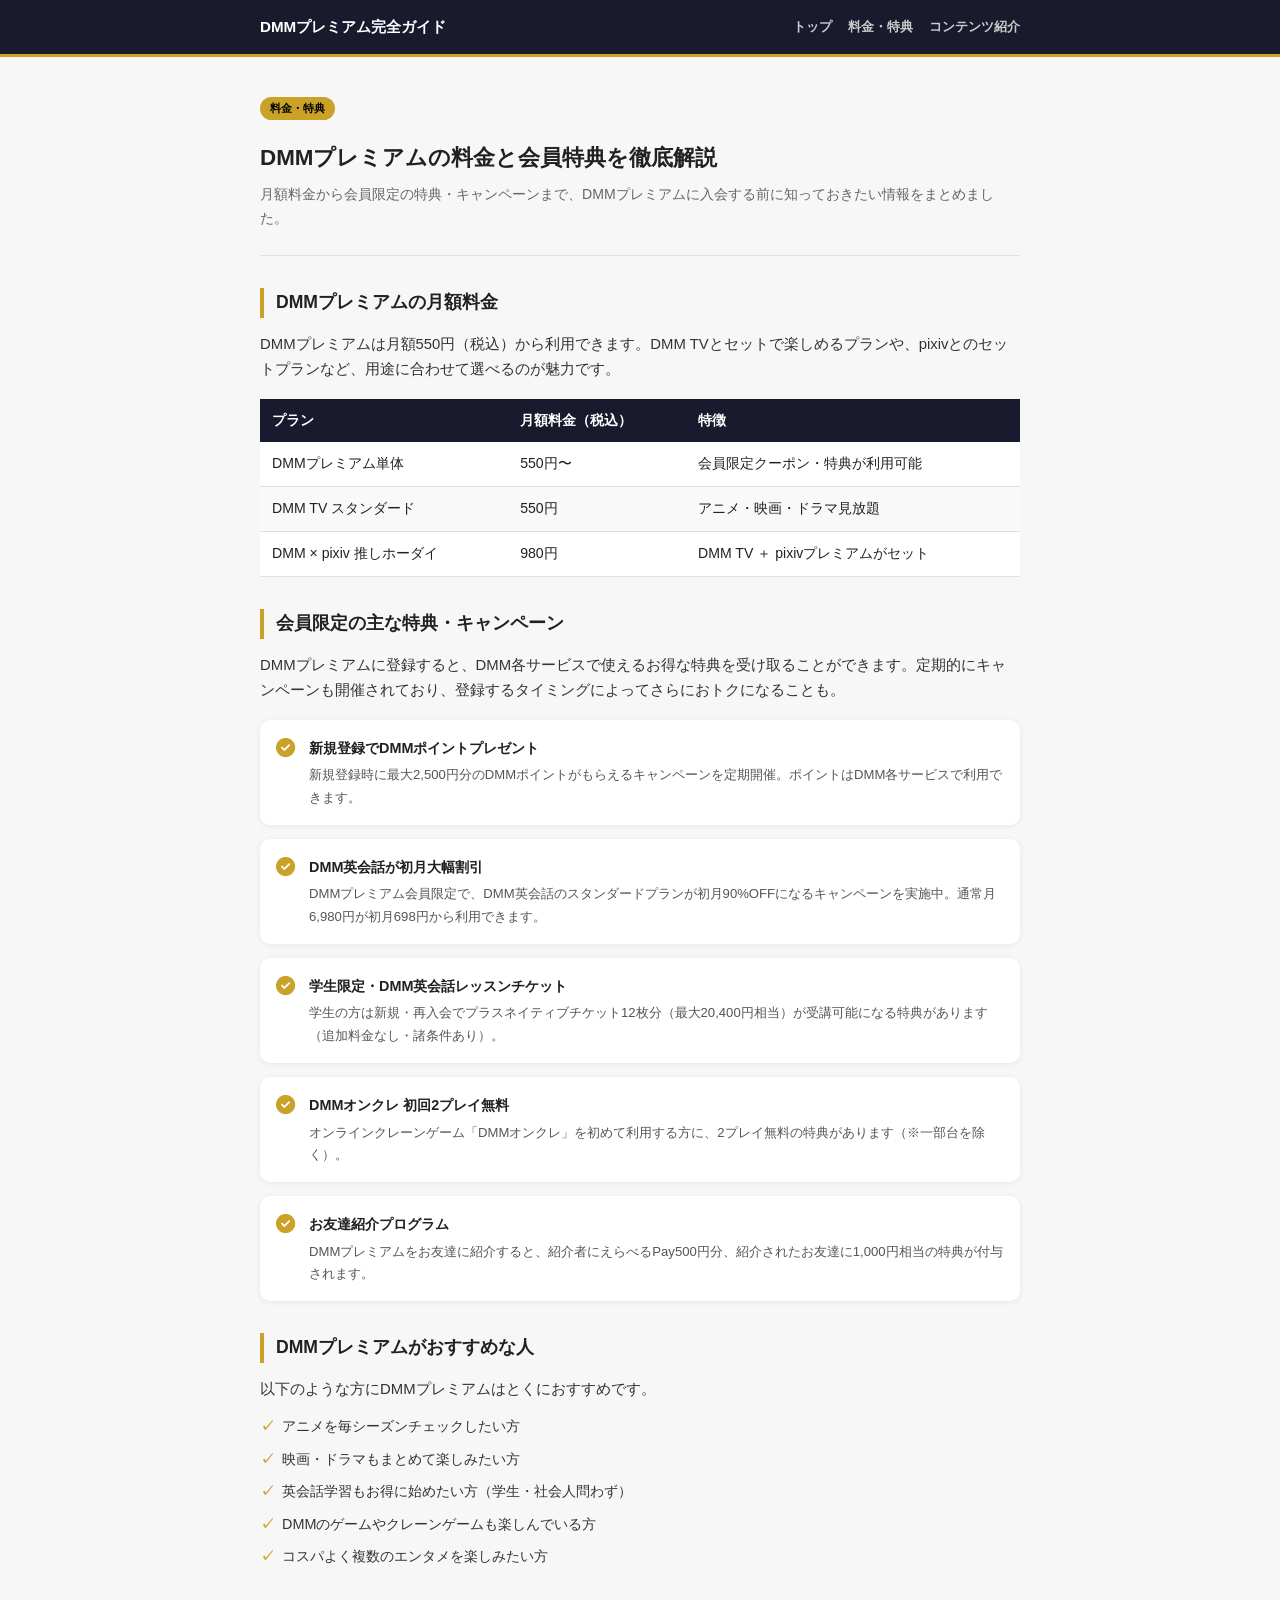
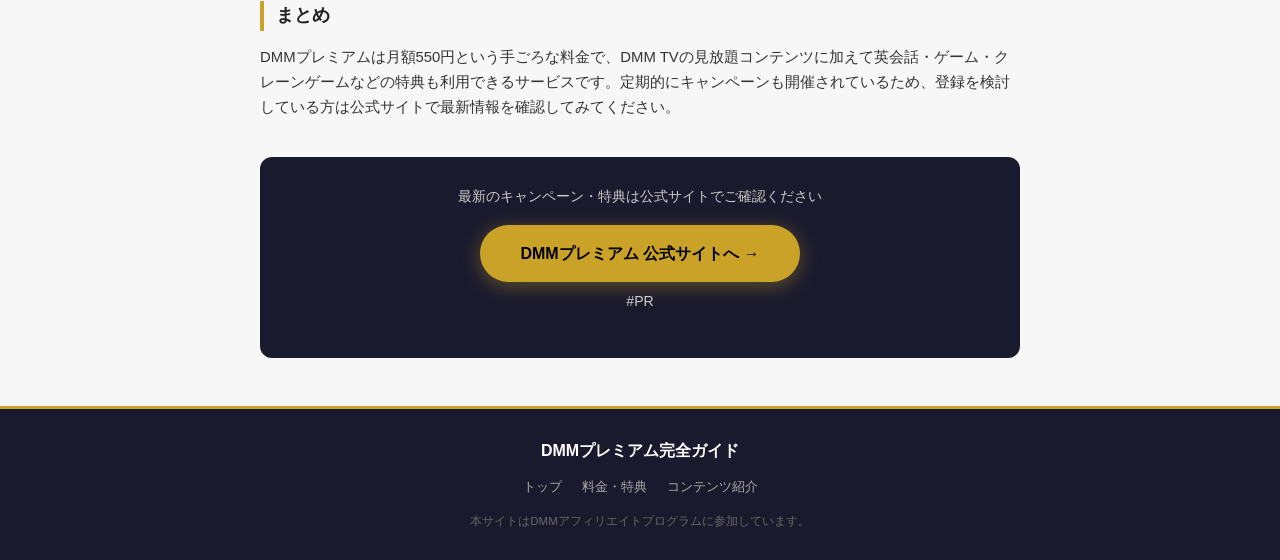
==== article1.html @ d1fa7a8d "Rebuild: multi-page site with 2 articles for DMM affiliate reapplication" ====
<!DOCTYPE html>
<html lang="ja">
<head>
  <meta charset="UTF-8" />
  <meta name="viewport" content="width=device-width, initial-scale=1.0" />
  <title>DMMプレミアムの料金と会員特典を徹底解説｜DMMプレミアム完全ガイド</title>
  <meta name="description" content="DMMプレミアムの月額料金・無料期間・会員限定特典をわかりやすく解説。英会話割引やポイントプレゼントなど、入会前に知っておきたい情報をまとめました。">
  <link rel="stylesheet" href="https://cdnjs.cloudflare.com/ajax/libs/font-awesome/6.5.0/css/all.min.css" />
  <link rel="stylesheet" href="style.css" />
</head>
<body>

<header>
  <div class="header-inner">
    <div class="site-name">DMMプレミアム完全ガイド</div>
    <nav>
      <a href="index.html">トップ</a>
      <a href="article1.html">料金・特典</a>
      <a href="article2.html">コンテンツ紹介</a>
    </nav>
  </div>
</header>

<div class="article-wrap">
  <div class="article-header">
    <span class="article-cat">料金・特典</span>
    <h1>DMMプレミアムの料金と会員特典を徹底解説</h1>
    <p class="article-desc">月額料金から会員限定の特典・キャンペーンまで、DMMプレミアムに入会する前に知っておきたい情報をまとめました。</p>
  </div>

  <div class="article-body">

    <h2>DMMプレミアムの月額料金</h2>
    <p>DMMプレミアムは月額550円（税込）から利用できます。DMM TVとセットで楽しめるプランや、pixivとのセットプランなど、用途に合わせて選べるのが魅力です。</p>

    <div class="info-table">
      <table>
        <thead>
          <tr><th>プラン</th><th>月額料金（税込）</th><th>特徴</th></tr>
        </thead>
        <tbody>
          <tr><td>DMMプレミアム単体</td><td>550円〜</td><td>会員限定クーポン・特典が利用可能</td></tr>
          <tr><td>DMM TV スタンダード</td><td>550円</td><td>アニメ・映画・ドラマ見放題</td></tr>
          <tr><td>DMM × pixiv 推しホーダイ</td><td>980円</td><td>DMM TV ＋ pixivプレミアムがセット</td></tr>
        </tbody>
      </table>
    </div>

    <h2>会員限定の主な特典・キャンペーン</h2>
    <p>DMMプレミアムに登録すると、DMM各サービスで使えるお得な特典を受け取ることができます。定期的にキャンペーンも開催されており、登録するタイミングによってさらにおトクになることも。</p>

    <div class="benefit-list">
      <div class="benefit-item">
        <i class="fa-solid fa-circle-check"></i>
        <div>
          <h3>新規登録でDMMポイントプレゼント</h3>
          <p>新規登録時に最大2,500円分のDMMポイントがもらえるキャンペーンを定期開催。ポイントはDMM各サービスで利用できます。</p>
        </div>
      </div>
      <div class="benefit-item">
        <i class="fa-solid fa-circle-check"></i>
        <div>
          <h3>DMM英会話が初月大幅割引</h3>
          <p>DMMプレミアム会員限定で、DMM英会話のスタンダードプランが初月90%OFFになるキャンペーンを実施中。通常月6,980円が初月698円から利用できます。</p>
        </div>
      </div>
      <div class="benefit-item">
        <i class="fa-solid fa-circle-check"></i>
        <div>
          <h3>学生限定・DMM英会話レッスンチケット</h3>
          <p>学生の方は新規・再入会でプラスネイティブチケット12枚分（最大20,400円相当）が受講可能になる特典があります（追加料金なし・諸条件あり）。</p>
        </div>
      </div>
      <div class="benefit-item">
        <i class="fa-solid fa-circle-check"></i>
        <div>
          <h3>DMMオンクレ 初回2プレイ無料</h3>
          <p>オンラインクレーンゲーム「DMMオンクレ」を初めて利用する方に、2プレイ無料の特典があります（※一部台を除く）。</p>
        </div>
      </div>
      <div class="benefit-item">
        <i class="fa-solid fa-circle-check"></i>
        <div>
          <h3>お友達紹介プログラム</h3>
          <p>DMMプレミアムをお友達に紹介すると、紹介者にえらべるPay500円分、紹介されたお友達に1,000円相当の特典が付与されます。</p>
        </div>
      </div>
    </div>

    <h2>DMMプレミアムがおすすめな人</h2>
    <p>以下のような方にDMMプレミアムはとくにおすすめです。</p>
    <ul class="check-list">
      <li>アニメを毎シーズンチェックしたい方</li>
      <li>映画・ドラマもまとめて楽しみたい方</li>
      <li>英会話学習もお得に始めたい方（学生・社会人問わず）</li>
      <li>DMMのゲームやクレーンゲームも楽しんでいる方</li>
      <li>コスパよく複数のエンタメを楽しみたい方</li>
    </ul>

    <h2>まとめ</h2>
    <p>DMMプレミアムは月額550円という手ごろな料金で、DMM TVの見放題コンテンツに加えて英会話・ゲーム・クレーンゲームなどの特典も利用できるサービスです。定期的にキャンペーンも開催されているため、登録を検討している方は公式サイトで最新情報を確認してみてください。</p>

    <div class="article-cta">
      <p>最新のキャンペーン・特典は公式サイトでご確認ください</p>
      <a href="https://premium.dmm.com/" target="_blank" rel="nofollow" class="btn-main">DMMプレミアム 公式サイトへ →</a>
      <p class="ad-label">#PR</p>
    </div>

  </div>
</div>

<footer>
  <div class="footer-inner">
    <p class="site-name-f">DMMプレミアム完全ガイド</p>
    <nav class="footer-nav">
      <a href="index.html">トップ</a>
      <a href="article1.html">料金・特典</a>
      <a href="article2.html">コンテンツ紹介</a>
    </nav>
    <p class="footer-note">本サイトはDMMアフィリエイトプログラムに参加しています。</p>
  </div>
</footer>

</body>
</html>
---- style.css ----
* { box-sizing: border-box; margin: 0; padding: 0; }

body {
  font-family: "Hiragino Kaku Gothic ProN", "Noto Sans JP", sans-serif;
  background: #f7f7f7;
  color: #212121;
  line-height: 1.7;
}

/* ヘッダー */
header {
  background: #1a1a2e;
  border-bottom: 3px solid #c9a227;
  position: sticky;
  top: 0;
  z-index: 100;
}

.header-inner {
  max-width: 800px;
  margin: 0 auto;
  padding: 14px 20px;
  display: flex;
  align-items: center;
  justify-content: space-between;
  gap: 12px;
}

.site-name {
  font-size: 0.95rem;
  font-weight: 900;
  color: #fff;
  white-space: nowrap;
}

header nav {
  display: flex;
  gap: 16px;
  flex-wrap: wrap;
}

header nav a {
  color: #ccc;
  text-decoration: none;
  font-size: 0.82rem;
  font-weight: 600;
  white-space: nowrap;
}

header nav a:hover { color: #c9a227; }

/* ヒーロー */
.hero {
  background: linear-gradient(135deg, #1a1a2e, #16213e, #0f3460);
  color: #fff;
  text-align: center;
  padding: 52px 20px 44px;
}

.hero-inner { max-width: 600px; margin: 0 auto; }

.hero-label {
  display: inline-block;
  border: 1.5px solid #c9a227;
  color: #c9a227;
  font-size: 0.78rem;
  font-weight: 700;
  padding: 3px 14px;
  border-radius: 20px;
  margin-bottom: 16px;
}

.hero h1 {
  font-size: 1.7rem;
  font-weight: 900;
  line-height: 1.4;
  margin-bottom: 14px;
}

.hero h1 span { color: #c9a227; }

@media (max-width: 400px) {
  .hero h1 { font-size: 1.35rem; }
}

.hero-desc {
  font-size: 0.9rem;
  color: #ccc;
  margin-bottom: 24px;
  line-height: 1.8;
}

/* ボタン */
.btn-main {
  display: inline-block;
  background: #c9a227;
  color: #000;
  font-size: 1rem;
  font-weight: 900;
  padding: 15px 40px;
  border-radius: 50px;
  text-decoration: none;
  white-space: nowrap;
  box-shadow: 0 4px 20px rgba(201,162,39,0.4);
  transition: transform 0.15s;
}

.btn-main:hover { transform: translateY(-2px); }

.ad-label {
  font-size: 0.72rem;
  color: #999;
  margin-top: 8px;
}

/* セクション共通 */
.inner {
  max-width: 800px;
  margin: 0 auto;
  padding: 0 20px;
}

.sec-title {
  font-size: 1.2rem;
  font-weight: 900;
  margin-bottom: 20px;
  padding-bottom: 10px;
  border-bottom: 2px solid #c9a227;
}

/* サマリー */
.summary {
  background: #fff;
  padding: 44px 0;
}

.summary p { font-size: 0.93rem; color: #444; }

.point-grid {
  display: grid;
  grid-template-columns: repeat(3, 1fr);
  gap: 14px;
  margin-top: 28px;
}

@media (max-width: 600px) {
  .point-grid { grid-template-columns: 1fr; }
}

.point-card {
  background: #f7f7f7;
  border-radius: 10px;
  padding: 20px 16px;
  text-align: center;
}

.point-card i {
  font-size: 1.6rem;
  color: #c9a227;
  margin-bottom: 10px;
  display: block;
}

.point-card h3 {
  font-size: 0.92rem;
  font-weight: 700;
  margin-bottom: 6px;
}

.point-card p { font-size: 0.8rem; color: #666; }

/* 記事一覧 */
.articles {
  padding: 44px 0;
}

.article-grid {
  display: grid;
  grid-template-columns: 1fr 1fr;
  gap: 16px;
}

@media (max-width: 600px) {
  .article-grid { grid-template-columns: 1fr; }
}

.article-card {
  background: #fff;
  border-radius: 12px;
  padding: 22px 18px;
  text-decoration: none;
  color: #212121;
  box-shadow: 0 2px 8px rgba(0,0,0,0.07);
  transition: transform 0.15s;
  display: block;
}

.article-card:hover { transform: translateY(-3px); }

.article-cat {
  display: inline-block;
  background: #c9a227;
  color: #000;
  font-size: 0.7rem;
  font-weight: 700;
  padding: 2px 10px;
  border-radius: 20px;
  margin-bottom: 10px;
}

.article-card h3 {
  font-size: 0.95rem;
  font-weight: 700;
  margin-bottom: 8px;
  line-height: 1.5;
}

.article-card p {
  font-size: 0.82rem;
  color: #666;
  margin-bottom: 12px;
  line-height: 1.6;
}

.read-more {
  font-size: 0.8rem;
  color: #c9a227;
  font-weight: 700;
}

/* CTA */
.cta-section {
  background: #fff;
  padding: 44px 0;
}

.cta-section h2 {
  font-size: 1.1rem;
  font-weight: 900;
  margin-bottom: 8px;
}

.cta-section p {
  font-size: 0.85rem;
  color: #666;
  margin-bottom: 20px;
}

/* 記事ページ */
.article-wrap {
  max-width: 800px;
  margin: 0 auto;
  padding: 0 20px 48px;
}

.article-header {
  padding: 36px 0 24px;
  border-bottom: 1px solid #e0e0e0;
  margin-bottom: 32px;
}

.article-header h1 {
  font-size: 1.4rem;
  font-weight: 900;
  line-height: 1.4;
  margin: 12px 0 10px;
}

.article-desc {
  font-size: 0.88rem;
  color: #666;
  line-height: 1.7;
}

.article-body h2 {
  font-size: 1.1rem;
  font-weight: 900;
  margin: 32px 0 14px;
  padding-left: 12px;
  border-left: 4px solid #c9a227;
}

.article-body p {
  font-size: 0.93rem;
  color: #333;
  margin-bottom: 12px;
}

/* テーブル */
.info-table {
  overflow-x: auto;
  margin: 16px 0 24px;
}

.info-table table {
  width: 100%;
  border-collapse: collapse;
  font-size: 0.88rem;
}

.info-table th {
  background: #1a1a2e;
  color: #fff;
  padding: 10px 12px;
  text-align: left;
}

.info-table td {
  padding: 10px 12px;
  border-bottom: 1px solid #e0e0e0;
  background: #fff;
}

.info-table tr:nth-child(even) td { background: #f9f9f9; }

/* 特典リスト */
.benefit-list {
  display: flex;
  flex-direction: column;
  gap: 14px;
  margin: 16px 0 24px;
}

.benefit-item {
  display: flex;
  gap: 14px;
  background: #fff;
  border-radius: 10px;
  padding: 16px;
  box-shadow: 0 1px 6px rgba(0,0,0,0.07);
}

.benefit-item i {
  color: #c9a227;
  font-size: 1.2rem;
  margin-top: 3px;
  flex-shrink: 0;
}

.benefit-item h3 {
  font-size: 0.9rem;
  font-weight: 700;
  margin-bottom: 4px;
}

.benefit-item p { font-size: 0.82rem; color: #555; margin: 0; }

/* チェックリスト */
.check-list {
  list-style: none;
  margin: 12px 0 24px;
  display: flex;
  flex-direction: column;
  gap: 8px;
}

.check-list li {
  padding-left: 22px;
  position: relative;
  font-size: 0.9rem;
  color: #333;
}

.check-list li::before {
  content: "✓";
  position: absolute;
  left: 0;
  color: #c9a227;
  font-weight: 700;
}

/* ジャンルグリッド */
.genre-grid {
  display: grid;
  grid-template-columns: 1fr 1fr;
  gap: 14px;
  margin: 16px 0 24px;
}

@media (max-width: 500px) {
  .genre-grid { grid-template-columns: 1fr; }
}

.genre-card {
  background: #fff;
  border-radius: 10px;
  padding: 18px 14px;
  box-shadow: 0 1px 6px rgba(0,0,0,0.07);
}

.genre-card i {
  font-size: 1.4rem;
  color: #c9a227;
  margin-bottom: 8px;
  display: block;
}

.genre-card h3 {
  font-size: 0.9rem;
  font-weight: 700;
  margin-bottom: 6px;
}

.genre-card p { font-size: 0.8rem; color: #666; }

/* 記事内CTA */
.article-cta {
  background: #1a1a2e;
  border-radius: 12px;
  padding: 28px 20px;
  text-align: center;
  margin-top: 36px;
}

.article-cta p {
  color: #ccc;
  font-size: 0.88rem;
  margin-bottom: 16px;
}

/* フッター */
footer {
  background: #1a1a2e;
  border-top: 3px solid #c9a227;
  padding: 28px 20px;
  color: #ccc;
}

.footer-inner {
  max-width: 800px;
  margin: 0 auto;
  text-align: center;
}

.site-name-f {
  font-weight: 700;
  color: #fff;
  margin-bottom: 12px;
}

.footer-nav {
  display: flex;
  gap: 20px;
  justify-content: center;
  margin-bottom: 14px;
  flex-wrap: wrap;
}

.footer-nav a {
  color: #aaa;
  text-decoration: none;
  font-size: 0.82rem;
}

.footer-nav a:hover { color: #c9a227; }

.footer-note {
  font-size: 0.72rem;
  color: #666;
}
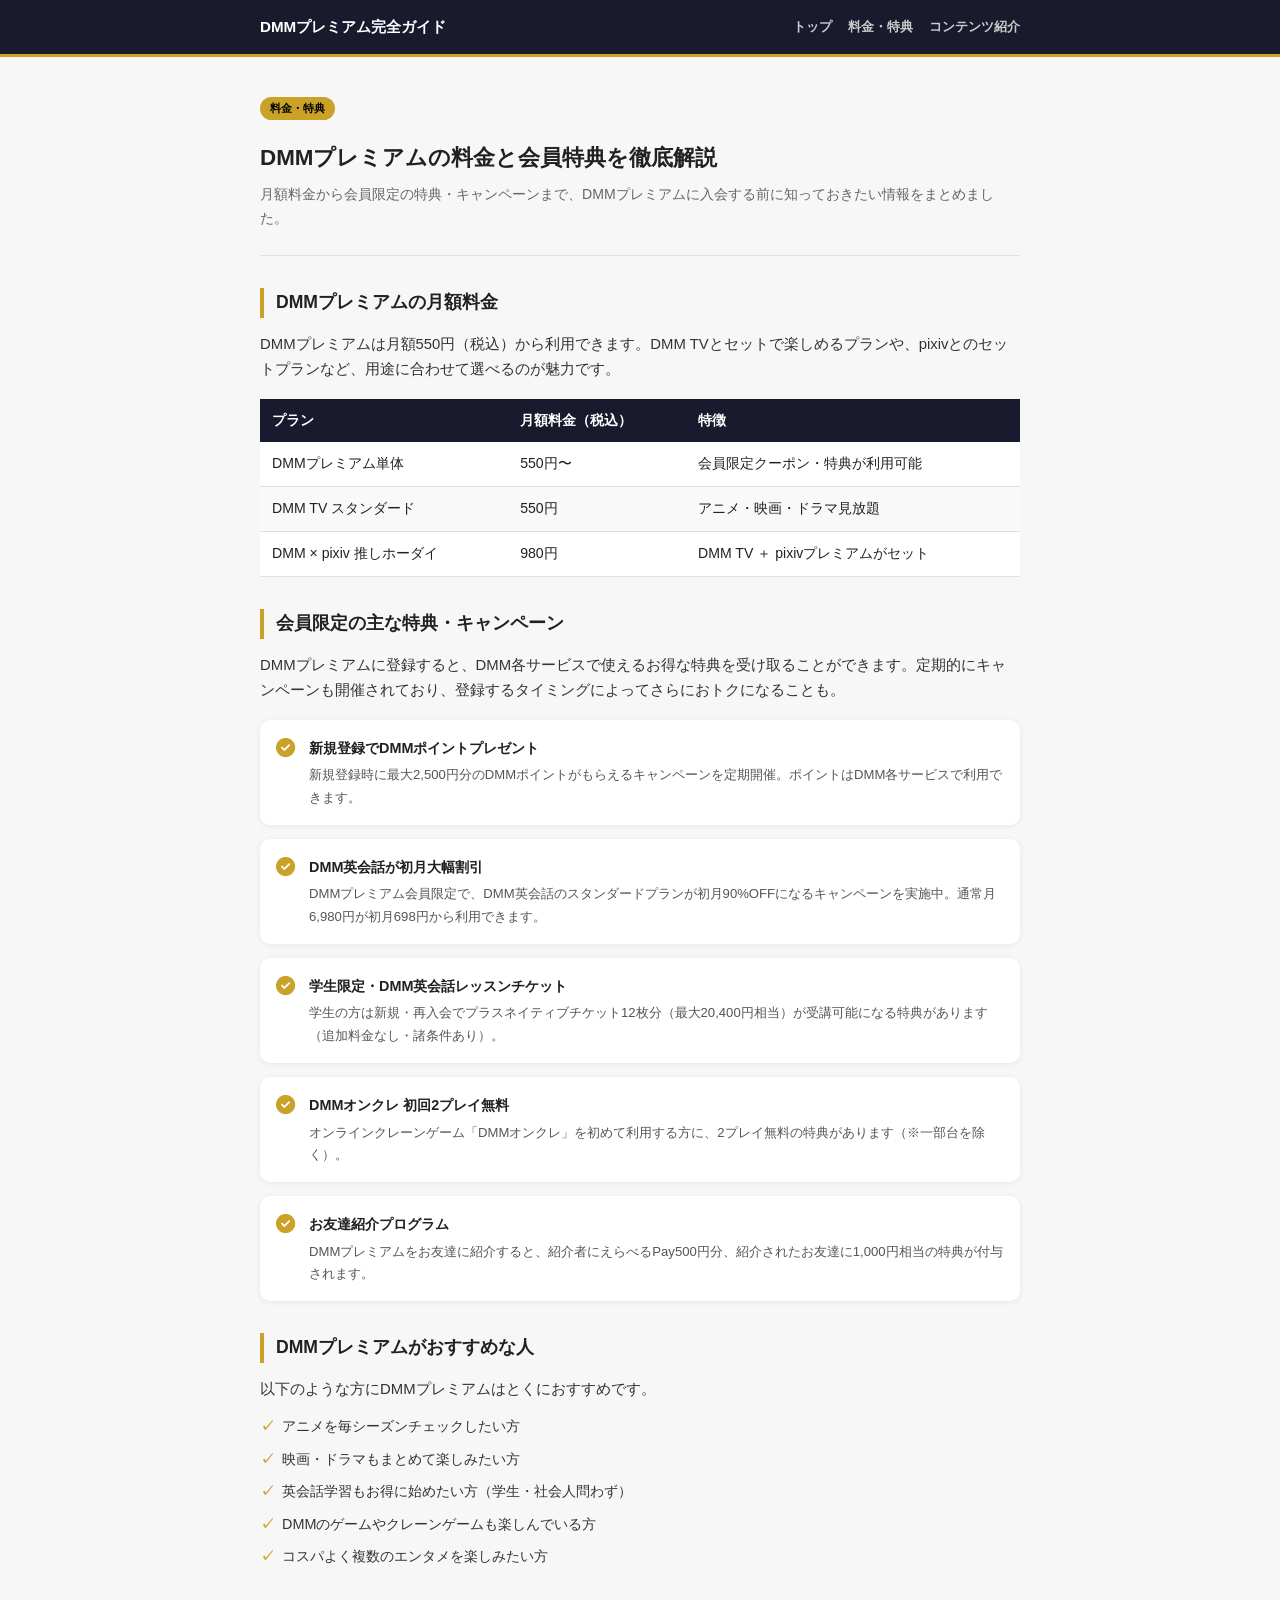
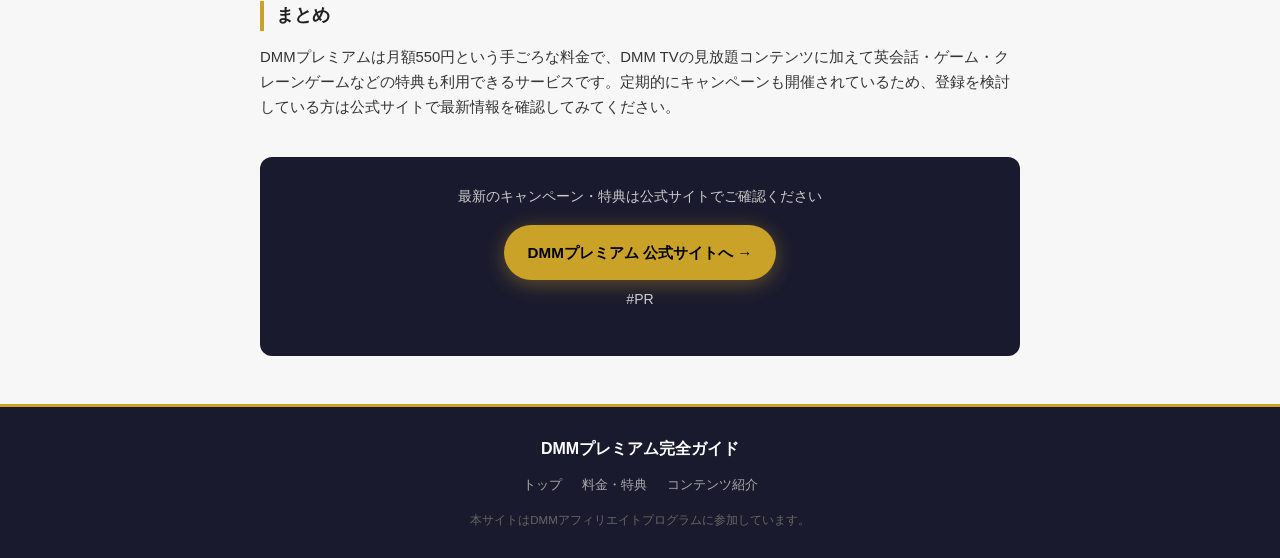
==== commit bf38caab: "Update affiliate link" ====
--- a/article1.html
+++ b/article1.html
@@ -102,7 +102,7 @@
 
     <div class="article-cta">
       <p>最新のキャンペーン・特典は公式サイトでご確認ください</p>
-      <a href="https://premium.dmm.com/" target="_blank" rel="nofollow" class="btn-main">DMMプレミアム 公式サイトへ →</a>
+      <a href="https://premium.dmm.com/?utm_medium=dmm_affiliate&utm_source=Ryuichi07-008&utm_term=dmm.com&utm_campaign=affiliate_link_tool&utm_content=link" target="_blank" rel="nofollow" class="btn-main">DMMプレミアム 公式サイトへ →</a>
       <p class="ad-label">#PR</p>
     </div>
 
--- a/style.css
+++ b/style.css
@@ -407,15 +407,22 @@
 .article-cta {
   background: #1a1a2e;
   border-radius: 12px;
-  padding: 28px 20px;
+  padding: 28px 16px;
   text-align: center;
   margin-top: 36px;
+  overflow: hidden;
 }
 
 .article-cta p {
   color: #ccc;
   font-size: 0.88rem;
   margin-bottom: 16px;
+}
+
+.article-cta .btn-main {
+  max-width: 100%;
+  padding: 15px 24px;
+  font-size: 0.95rem;
 }
 
 /* フッター */
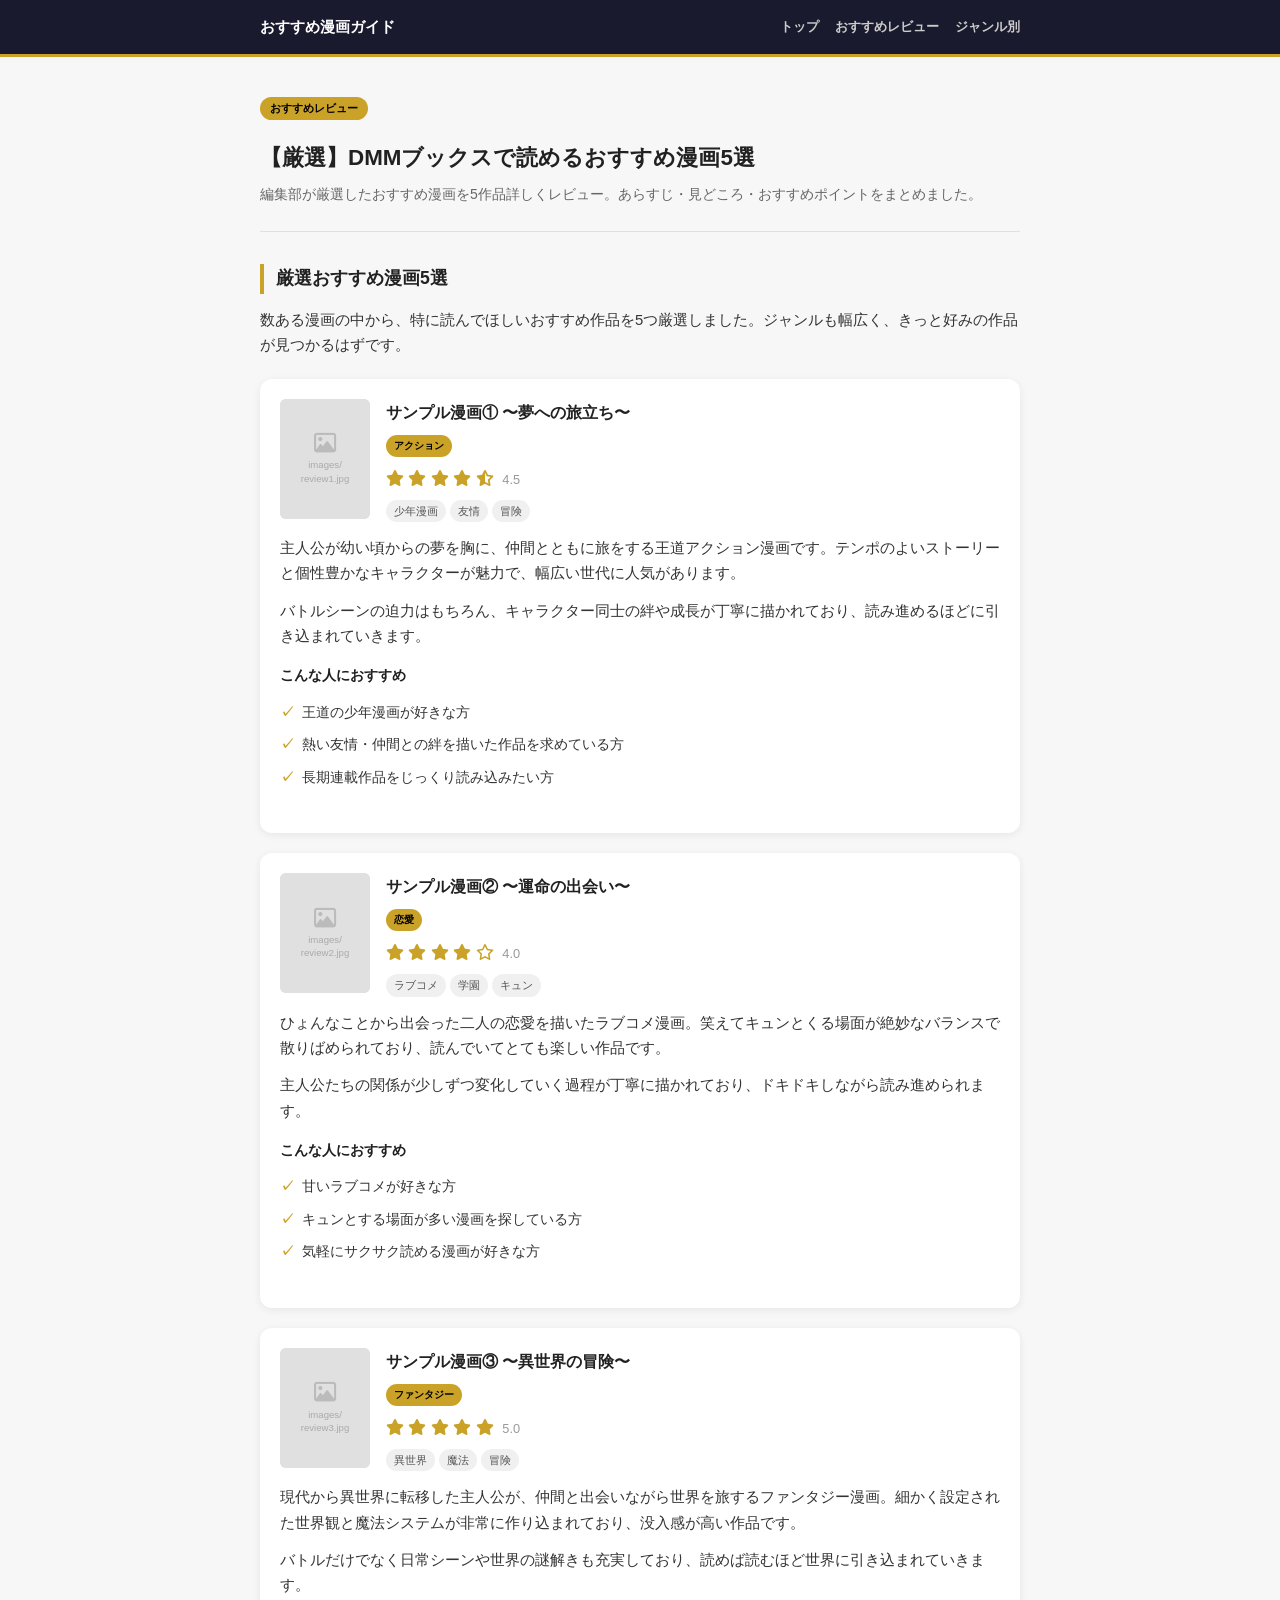
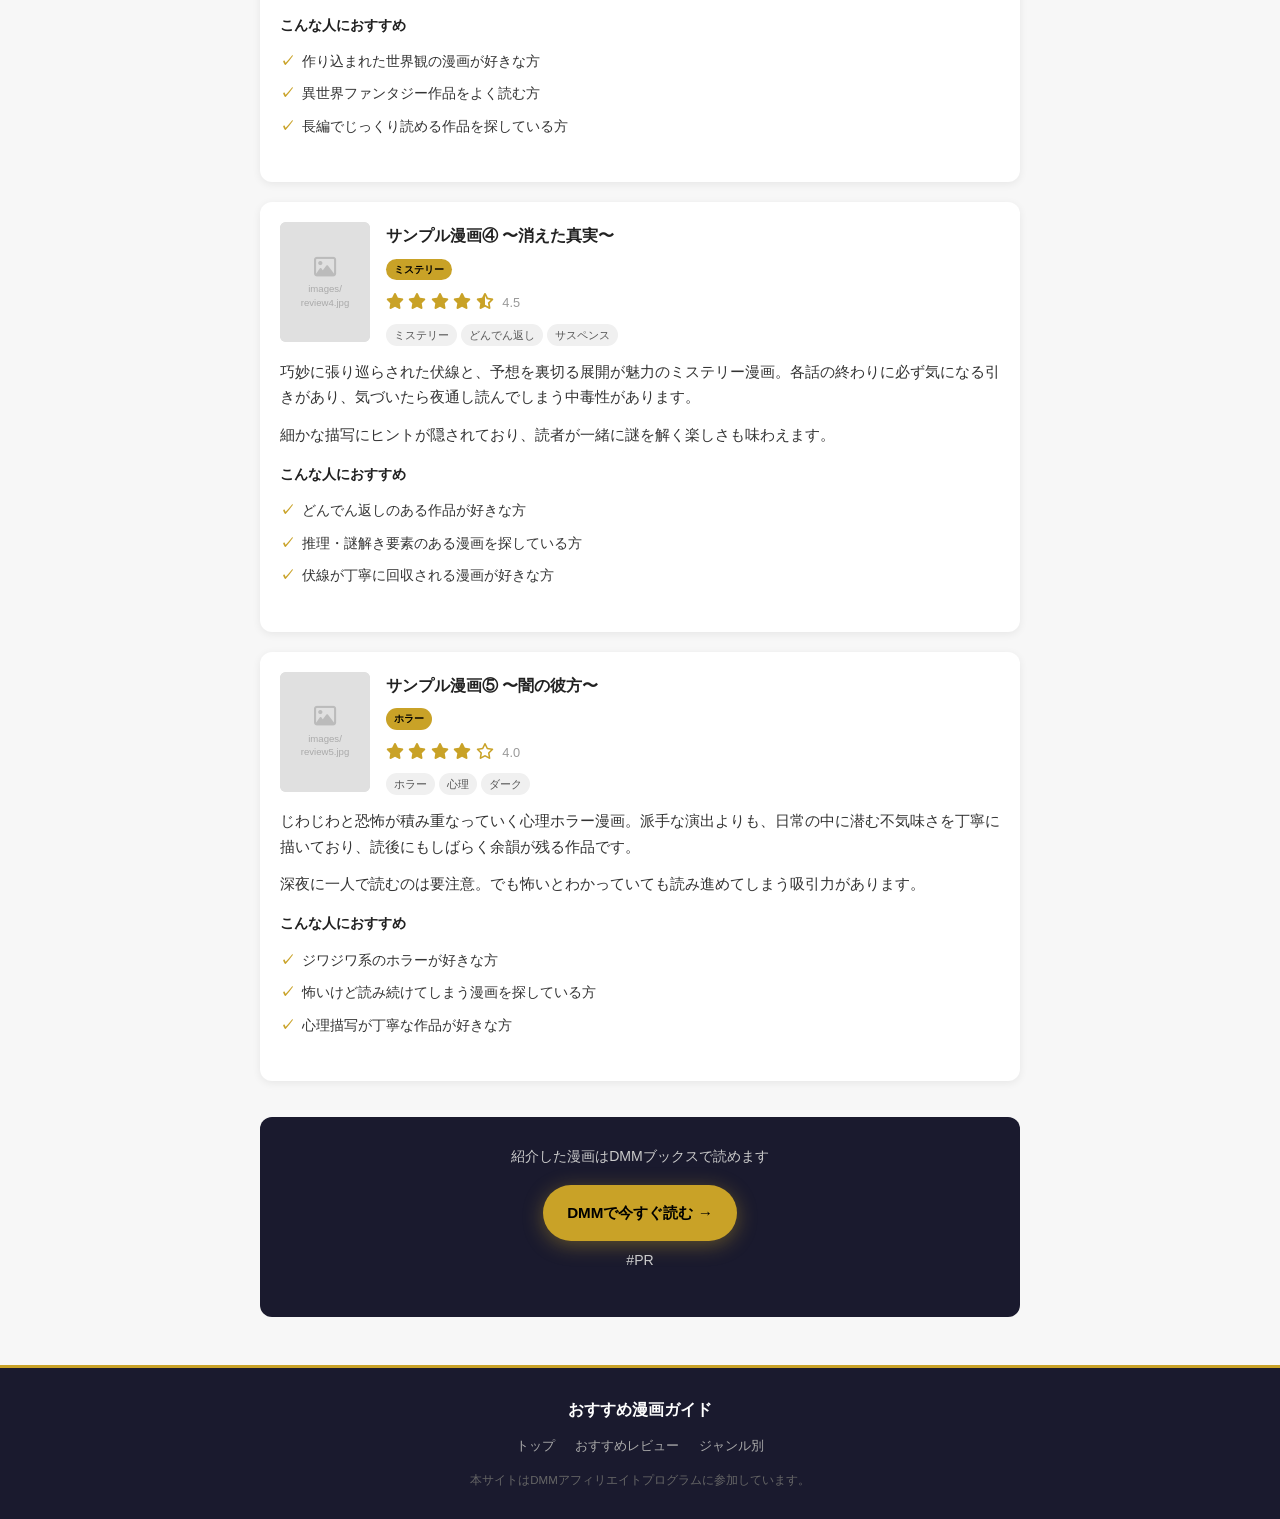
==== commit f8d2d607: "漫画紹介サイトに全面リニューアル" ====
--- a/article1.html
+++ b/article1.html
@@ -3,8 +3,9 @@
 <head>
   <meta charset="UTF-8" />
   <meta name="viewport" content="width=device-width, initial-scale=1.0" />
-  <title>DMMプレミアムの料金と会員特典を徹底解説｜DMMプレミアム完全ガイド</title>
-  <meta name="description" content="DMMプレミアムの月額料金・無料期間・会員限定特典をわかりやすく解説。英会話割引やポイントプレゼントなど、入会前に知っておきたい情報をまとめました。">
+  <!-- ★ 記事タイトルを変更してください -->
+  <title>【厳選】DMMブックスで読めるおすすめ漫画5選｜おすすめ漫画ガイド</title>
+  <meta name="description" content="DMMブックスで読めるおすすめ漫画を5作品厳選してレビュー。あらすじ・見どころ・おすすめポイントをまとめました。">
   <link rel="stylesheet" href="https://cdnjs.cloudflare.com/ajax/libs/font-awesome/6.5.0/css/all.min.css" />
   <link rel="stylesheet" href="style.css" />
 </head>
@@ -12,97 +13,235 @@
 
 <header>
   <div class="header-inner">
-    <div class="site-name">DMMプレミアム完全ガイド</div>
+    <div class="site-name">おすすめ漫画ガイド</div><!-- ★サイト名 -->
     <nav>
       <a href="index.html">トップ</a>
-      <a href="article1.html">料金・特典</a>
-      <a href="article2.html">コンテンツ紹介</a>
+      <a href="article1.html">おすすめレビュー</a>
+      <a href="article2.html">ジャンル別</a>
     </nav>
   </div>
 </header>
 
 <div class="article-wrap">
   <div class="article-header">
-    <span class="article-cat">料金・特典</span>
-    <h1>DMMプレミアムの料金と会員特典を徹底解説</h1>
-    <p class="article-desc">月額料金から会員限定の特典・キャンペーンまで、DMMプレミアムに入会する前に知っておきたい情報をまとめました。</p>
+    <span class="article-cat">おすすめレビュー</span>
+    <!-- ★ 記事H1・説明を変更してください -->
+    <h1>【厳選】DMMブックスで読めるおすすめ漫画5選</h1>
+    <p class="article-desc">編集部が厳選したおすすめ漫画を5作品詳しくレビュー。あらすじ・見どころ・おすすめポイントをまとめました。</p>
   </div>
 
   <div class="article-body">
 
-    <h2>DMMプレミアムの月額料金</h2>
-    <p>DMMプレミアムは月額550円（税込）から利用できます。DMM TVとセットで楽しめるプランや、pixivとのセットプランなど、用途に合わせて選べるのが魅力です。</p>
-
-    <div class="info-table">
-      <table>
-        <thead>
-          <tr><th>プラン</th><th>月額料金（税込）</th><th>特徴</th></tr>
-        </thead>
-        <tbody>
-          <tr><td>DMMプレミアム単体</td><td>550円〜</td><td>会員限定クーポン・特典が利用可能</td></tr>
-          <tr><td>DMM TV スタンダード</td><td>550円</td><td>アニメ・映画・ドラマ見放題</td></tr>
-          <tr><td>DMM × pixiv 推しホーダイ</td><td>980円</td><td>DMM TV ＋ pixivプレミアムがセット</td></tr>
-        </tbody>
-      </table>
-    </div>
-
-    <h2>会員限定の主な特典・キャンペーン</h2>
-    <p>DMMプレミアムに登録すると、DMM各サービスで使えるお得な特典を受け取ることができます。定期的にキャンペーンも開催されており、登録するタイミングによってさらにおトクになることも。</p>
-
-    <div class="benefit-list">
-      <div class="benefit-item">
-        <i class="fa-solid fa-circle-check"></i>
-        <div>
-          <h3>新規登録でDMMポイントプレゼント</h3>
-          <p>新規登録時に最大2,500円分のDMMポイントがもらえるキャンペーンを定期開催。ポイントはDMM各サービスで利用できます。</p>
-        </div>
-      </div>
-      <div class="benefit-item">
-        <i class="fa-solid fa-circle-check"></i>
-        <div>
-          <h3>DMM英会話が初月大幅割引</h3>
-          <p>DMMプレミアム会員限定で、DMM英会話のスタンダードプランが初月90%OFFになるキャンペーンを実施中。通常月6,980円が初月698円から利用できます。</p>
-        </div>
-      </div>
-      <div class="benefit-item">
-        <i class="fa-solid fa-circle-check"></i>
-        <div>
-          <h3>学生限定・DMM英会話レッスンチケット</h3>
-          <p>学生の方は新規・再入会でプラスネイティブチケット12枚分（最大20,400円相当）が受講可能になる特典があります（追加料金なし・諸条件あり）。</p>
-        </div>
-      </div>
-      <div class="benefit-item">
-        <i class="fa-solid fa-circle-check"></i>
-        <div>
-          <h3>DMMオンクレ 初回2プレイ無料</h3>
-          <p>オンラインクレーンゲーム「DMMオンクレ」を初めて利用する方に、2プレイ無料の特典があります（※一部台を除く）。</p>
-        </div>
-      </div>
-      <div class="benefit-item">
-        <i class="fa-solid fa-circle-check"></i>
-        <div>
-          <h3>お友達紹介プログラム</h3>
-          <p>DMMプレミアムをお友達に紹介すると、紹介者にえらべるPay500円分、紹介されたお友達に1,000円相当の特典が付与されます。</p>
-        </div>
-      </div>
-    </div>
-
-    <h2>DMMプレミアムがおすすめな人</h2>
-    <p>以下のような方にDMMプレミアムはとくにおすすめです。</p>
-    <ul class="check-list">
-      <li>アニメを毎シーズンチェックしたい方</li>
-      <li>映画・ドラマもまとめて楽しみたい方</li>
-      <li>英会話学習もお得に始めたい方（学生・社会人問わず）</li>
-      <li>DMMのゲームやクレーンゲームも楽しんでいる方</li>
-      <li>コスパよく複数のエンタメを楽しみたい方</li>
-    </ul>
-
-    <h2>まとめ</h2>
-    <p>DMMプレミアムは月額550円という手ごろな料金で、DMM TVの見放題コンテンツに加えて英会話・ゲーム・クレーンゲームなどの特典も利用できるサービスです。定期的にキャンペーンも開催されているため、登録を検討している方は公式サイトで最新情報を確認してみてください。</p>
+    <h2>厳選おすすめ漫画5選</h2>
+    <p>数ある漫画の中から、特に読んでほしいおすすめ作品を5つ厳選しました。ジャンルも幅広く、きっと好みの作品が見つかるはずです。</p><!-- ★リード文 -->
+
+    <!-- ===== レビュー① ===== -->
+    <!-- 画像: images/review1.jpg を配置してください -->
+    <!-- タイトル・ジャンル・星・タグ・本文・チェックリストを変更してください -->
+    <div class="manga-review">
+      <div class="manga-review-inner">
+        <div class="manga-review-cover">
+          <div class="img-label">
+            <i class="fa-regular fa-image"></i>
+            images/<br>review1.jpg
+          </div>
+          <img src="images/review1.jpg" alt="サンプル漫画①" onerror="this.style.display='none'">
+        </div>
+        <div class="manga-review-meta">
+          <h3>サンプル漫画① 〜夢への旅立ち〜</h3><!-- ★タイトル -->
+          <span class="manga-genre">アクション</span><!-- ★ジャンル -->
+          <div class="manga-stars">
+            <i class="fa-solid fa-star"></i>
+            <i class="fa-solid fa-star"></i>
+            <i class="fa-solid fa-star"></i>
+            <i class="fa-solid fa-star"></i>
+            <i class="fa-solid fa-star-half-stroke"></i>
+            <span>4.5</span><!-- ★評価点数 -->
+          </div>
+          <div class="manga-tags">
+            <!-- ★タグを変更・追加してください -->
+            <span class="manga-tag">少年漫画</span>
+            <span class="manga-tag">友情</span>
+            <span class="manga-tag">冒険</span>
+          </div>
+        </div>
+      </div>
+      <!-- ★ 以下の本文を変更してください -->
+      <p>主人公が幼い頃からの夢を胸に、仲間とともに旅をする王道アクション漫画です。テンポのよいストーリーと個性豊かなキャラクターが魅力で、幅広い世代に人気があります。</p>
+      <p style="margin-top:10px;">バトルシーンの迫力はもちろん、キャラクター同士の絆や成長が丁寧に描かれており、読み進めるほどに引き込まれていきます。</p>
+      <h3 style="font-size:0.9rem; font-weight:700; margin:14px 0 8px;">こんな人におすすめ</h3>
+      <ul class="check-list">
+        <!-- ★ チェックリストの内容を変更してください -->
+        <li>王道の少年漫画が好きな方</li>
+        <li>熱い友情・仲間との絆を描いた作品を求めている方</li>
+        <li>長期連載作品をじっくり読み込みたい方</li>
+      </ul>
+    </div>
+    <!-- ========================= -->
+
+    <!-- ===== レビュー② ===== -->
+    <!-- 画像: images/review2.jpg を配置してください -->
+    <div class="manga-review">
+      <div class="manga-review-inner">
+        <div class="manga-review-cover">
+          <div class="img-label">
+            <i class="fa-regular fa-image"></i>
+            images/<br>review2.jpg
+          </div>
+          <img src="images/review2.jpg" alt="サンプル漫画②" onerror="this.style.display='none'">
+        </div>
+        <div class="manga-review-meta">
+          <h3>サンプル漫画② 〜運命の出会い〜</h3><!-- ★タイトル -->
+          <span class="manga-genre">恋愛</span><!-- ★ジャンル -->
+          <div class="manga-stars">
+            <i class="fa-solid fa-star"></i>
+            <i class="fa-solid fa-star"></i>
+            <i class="fa-solid fa-star"></i>
+            <i class="fa-solid fa-star"></i>
+            <i class="fa-regular fa-star"></i>
+            <span>4.0</span><!-- ★評価点数 -->
+          </div>
+          <div class="manga-tags">
+            <span class="manga-tag">ラブコメ</span>
+            <span class="manga-tag">学園</span>
+            <span class="manga-tag">キュン</span>
+          </div>
+        </div>
+      </div>
+      <p>ひょんなことから出会った二人の恋愛を描いたラブコメ漫画。笑えてキュンとくる場面が絶妙なバランスで散りばめられており、読んでいてとても楽しい作品です。</p>
+      <p style="margin-top:10px;">主人公たちの関係が少しずつ変化していく過程が丁寧に描かれており、ドキドキしながら読み進められます。</p>
+      <h3 style="font-size:0.9rem; font-weight:700; margin:14px 0 8px;">こんな人におすすめ</h3>
+      <ul class="check-list">
+        <li>甘いラブコメが好きな方</li>
+        <li>キュンとする場面が多い漫画を探している方</li>
+        <li>気軽にサクサク読める漫画が好きな方</li>
+      </ul>
+    </div>
+    <!-- ========================= -->
+
+    <!-- ===== レビュー③ ===== -->
+    <!-- 画像: images/review3.jpg を配置してください -->
+    <div class="manga-review">
+      <div class="manga-review-inner">
+        <div class="manga-review-cover">
+          <div class="img-label">
+            <i class="fa-regular fa-image"></i>
+            images/<br>review3.jpg
+          </div>
+          <img src="images/review3.jpg" alt="サンプル漫画③" onerror="this.style.display='none'">
+        </div>
+        <div class="manga-review-meta">
+          <h3>サンプル漫画③ 〜異世界の冒険〜</h3><!-- ★タイトル -->
+          <span class="manga-genre">ファンタジー</span><!-- ★ジャンル -->
+          <div class="manga-stars">
+            <i class="fa-solid fa-star"></i>
+            <i class="fa-solid fa-star"></i>
+            <i class="fa-solid fa-star"></i>
+            <i class="fa-solid fa-star"></i>
+            <i class="fa-solid fa-star"></i>
+            <span>5.0</span><!-- ★評価点数 -->
+          </div>
+          <div class="manga-tags">
+            <span class="manga-tag">異世界</span>
+            <span class="manga-tag">魔法</span>
+            <span class="manga-tag">冒険</span>
+          </div>
+        </div>
+      </div>
+      <p>現代から異世界に転移した主人公が、仲間と出会いながら世界を旅するファンタジー漫画。細かく設定された世界観と魔法システムが非常に作り込まれており、没入感が高い作品です。</p>
+      <p style="margin-top:10px;">バトルだけでなく日常シーンや世界の謎解きも充実しており、読めば読むほど世界に引き込まれていきます。</p>
+      <h3 style="font-size:0.9rem; font-weight:700; margin:14px 0 8px;">こんな人におすすめ</h3>
+      <ul class="check-list">
+        <li>作り込まれた世界観の漫画が好きな方</li>
+        <li>異世界ファンタジー作品をよく読む方</li>
+        <li>長編でじっくり読める作品を探している方</li>
+      </ul>
+    </div>
+    <!-- ========================= -->
+
+    <!-- ===== レビュー④ ===== -->
+    <!-- 画像: images/review4.jpg を配置してください -->
+    <div class="manga-review">
+      <div class="manga-review-inner">
+        <div class="manga-review-cover">
+          <div class="img-label">
+            <i class="fa-regular fa-image"></i>
+            images/<br>review4.jpg
+          </div>
+          <img src="images/review4.jpg" alt="サンプル漫画④" onerror="this.style.display='none'">
+        </div>
+        <div class="manga-review-meta">
+          <h3>サンプル漫画④ 〜消えた真実〜</h3><!-- ★タイトル -->
+          <span class="manga-genre">ミステリー</span><!-- ★ジャンル -->
+          <div class="manga-stars">
+            <i class="fa-solid fa-star"></i>
+            <i class="fa-solid fa-star"></i>
+            <i class="fa-solid fa-star"></i>
+            <i class="fa-solid fa-star"></i>
+            <i class="fa-solid fa-star-half-stroke"></i>
+            <span>4.5</span><!-- ★評価点数 -->
+          </div>
+          <div class="manga-tags">
+            <span class="manga-tag">ミステリー</span>
+            <span class="manga-tag">どんでん返し</span>
+            <span class="manga-tag">サスペンス</span>
+          </div>
+        </div>
+      </div>
+      <p>巧妙に張り巡らされた伏線と、予想を裏切る展開が魅力のミステリー漫画。各話の終わりに必ず気になる引きがあり、気づいたら夜通し読んでしまう中毒性があります。</p>
+      <p style="margin-top:10px;">細かな描写にヒントが隠されており、読者が一緒に謎を解く楽しさも味わえます。</p>
+      <h3 style="font-size:0.9rem; font-weight:700; margin:14px 0 8px;">こんな人におすすめ</h3>
+      <ul class="check-list">
+        <li>どんでん返しのある作品が好きな方</li>
+        <li>推理・謎解き要素のある漫画を探している方</li>
+        <li>伏線が丁寧に回収される漫画が好きな方</li>
+      </ul>
+    </div>
+    <!-- ========================= -->
+
+    <!-- ===== レビュー⑤ ===== -->
+    <!-- 画像: images/review5.jpg を配置してください -->
+    <div class="manga-review">
+      <div class="manga-review-inner">
+        <div class="manga-review-cover">
+          <div class="img-label">
+            <i class="fa-regular fa-image"></i>
+            images/<br>review5.jpg
+          </div>
+          <img src="images/review5.jpg" alt="サンプル漫画⑤" onerror="this.style.display='none'">
+        </div>
+        <div class="manga-review-meta">
+          <h3>サンプル漫画⑤ 〜闇の彼方〜</h3><!-- ★タイトル -->
+          <span class="manga-genre">ホラー</span><!-- ★ジャンル -->
+          <div class="manga-stars">
+            <i class="fa-solid fa-star"></i>
+            <i class="fa-solid fa-star"></i>
+            <i class="fa-solid fa-star"></i>
+            <i class="fa-solid fa-star"></i>
+            <i class="fa-regular fa-star"></i>
+            <span>4.0</span><!-- ★評価点数 -->
+          </div>
+          <div class="manga-tags">
+            <span class="manga-tag">ホラー</span>
+            <span class="manga-tag">心理</span>
+            <span class="manga-tag">ダーク</span>
+          </div>
+        </div>
+      </div>
+      <p>じわじわと恐怖が積み重なっていく心理ホラー漫画。派手な演出よりも、日常の中に潜む不気味さを丁寧に描いており、読後にもしばらく余韻が残る作品です。</p>
+      <p style="margin-top:10px;">深夜に一人で読むのは要注意。でも怖いとわかっていても読み進めてしまう吸引力があります。</p>
+      <h3 style="font-size:0.9rem; font-weight:700; margin:14px 0 8px;">こんな人におすすめ</h3>
+      <ul class="check-list">
+        <li>ジワジワ系のホラーが好きな方</li>
+        <li>怖いけど読み続けてしまう漫画を探している方</li>
+        <li>心理描写が丁寧な作品が好きな方</li>
+      </ul>
+    </div>
+    <!-- ========================= -->
 
     <div class="article-cta">
-      <p>最新のキャンペーン・特典は公式サイトでご確認ください</p>
-      <a href="https://premium.dmm.com/?utm_medium=dmm_affiliate&utm_source=Ryuichi07-008&utm_term=dmm.com&utm_campaign=affiliate_link_tool&utm_content=link" target="_blank" rel="nofollow" class="btn-main">DMMプレミアム 公式サイトへ →</a>
+      <p>紹介した漫画はDMMブックスで読めます</p>
+      <a href="https://premium.dmm.com/?utm_medium=dmm_affiliate&utm_source=Ryuichi07-008&utm_term=dmm.com&utm_campaign=affiliate_link_tool&utm_content=link" target="_blank" rel="nofollow" class="btn-main">DMMで今すぐ読む →</a>
       <p class="ad-label">#PR</p>
     </div>
 
@@ -111,11 +250,11 @@
 
 <footer>
   <div class="footer-inner">
-    <p class="site-name-f">DMMプレミアム完全ガイド</p>
+    <p class="site-name-f">おすすめ漫画ガイド</p><!-- ★サイト名 -->
     <nav class="footer-nav">
       <a href="index.html">トップ</a>
-      <a href="article1.html">料金・特典</a>
-      <a href="article2.html">コンテンツ紹介</a>
+      <a href="article1.html">おすすめレビュー</a>
+      <a href="article2.html">ジャンル別</a>
     </nav>
     <p class="footer-note">本サイトはDMMアフィリエイトプログラムに参加しています。</p>
   </div>
--- a/style.css
+++ b/style.css
@@ -286,65 +286,6 @@
   margin-bottom: 12px;
 }
 
-/* テーブル */
-.info-table {
-  overflow-x: auto;
-  margin: 16px 0 24px;
-}
-
-.info-table table {
-  width: 100%;
-  border-collapse: collapse;
-  font-size: 0.88rem;
-}
-
-.info-table th {
-  background: #1a1a2e;
-  color: #fff;
-  padding: 10px 12px;
-  text-align: left;
-}
-
-.info-table td {
-  padding: 10px 12px;
-  border-bottom: 1px solid #e0e0e0;
-  background: #fff;
-}
-
-.info-table tr:nth-child(even) td { background: #f9f9f9; }
-
-/* 特典リスト */
-.benefit-list {
-  display: flex;
-  flex-direction: column;
-  gap: 14px;
-  margin: 16px 0 24px;
-}
-
-.benefit-item {
-  display: flex;
-  gap: 14px;
-  background: #fff;
-  border-radius: 10px;
-  padding: 16px;
-  box-shadow: 0 1px 6px rgba(0,0,0,0.07);
-}
-
-.benefit-item i {
-  color: #c9a227;
-  font-size: 1.2rem;
-  margin-top: 3px;
-  flex-shrink: 0;
-}
-
-.benefit-item h3 {
-  font-size: 0.9rem;
-  font-weight: 700;
-  margin-bottom: 4px;
-}
-
-.benefit-item p { font-size: 0.82rem; color: #555; margin: 0; }
-
 /* チェックリスト */
 .check-list {
   list-style: none;
@@ -368,40 +309,6 @@
   color: #c9a227;
   font-weight: 700;
 }
-
-/* ジャンルグリッド */
-.genre-grid {
-  display: grid;
-  grid-template-columns: 1fr 1fr;
-  gap: 14px;
-  margin: 16px 0 24px;
-}
-
-@media (max-width: 500px) {
-  .genre-grid { grid-template-columns: 1fr; }
-}
-
-.genre-card {
-  background: #fff;
-  border-radius: 10px;
-  padding: 18px 14px;
-  box-shadow: 0 1px 6px rgba(0,0,0,0.07);
-}
-
-.genre-card i {
-  font-size: 1.4rem;
-  color: #c9a227;
-  margin-bottom: 8px;
-  display: block;
-}
-
-.genre-card h3 {
-  font-size: 0.9rem;
-  font-weight: 700;
-  margin-bottom: 6px;
-}
-
-.genre-card p { font-size: 0.8rem; color: #666; }
 
 /* 記事内CTA */
 .article-cta {
@@ -465,3 +372,179 @@
   font-size: 0.72rem;
   color: #666;
 }
+
+/* ===== 漫画カードグリッド（トップページ） ===== */
+.manga-section { padding: 44px 0; }
+
+.manga-grid {
+  display: grid;
+  grid-template-columns: repeat(3, 1fr);
+  gap: 16px;
+  margin-top: 24px;
+}
+@media (max-width: 700px) { .manga-grid { grid-template-columns: repeat(2, 1fr); } }
+@media (max-width: 420px) { .manga-grid { grid-template-columns: 1fr; } }
+
+.manga-card {
+  background: #fff;
+  border-radius: 10px;
+  overflow: hidden;
+  box-shadow: 0 2px 8px rgba(0,0,0,0.08);
+  transition: transform 0.15s;
+  display: block;
+  text-decoration: none;
+  color: #212121;
+}
+.manga-card:hover { transform: translateY(-3px); }
+
+/* 画像エリア（画像がない場合はグレーのプレースホルダーを表示） */
+.manga-img-wrap {
+  position: relative;
+  width: 100%;
+  aspect-ratio: 3/4;
+  background: #d8d8d8;
+  overflow: hidden;
+}
+.manga-img-wrap img {
+  position: absolute;
+  top: 0; left: 0;
+  width: 100%; height: 100%;
+  object-fit: cover;
+  z-index: 1;
+}
+.manga-img-placeholder {
+  position: absolute;
+  inset: 0;
+  display: flex;
+  flex-direction: column;
+  align-items: center;
+  justify-content: center;
+  background: #e0e0e0;
+  color: #999;
+  font-size: 0.7rem;
+  text-align: center;
+  padding: 8px;
+  z-index: 0;
+  line-height: 1.5;
+}
+.manga-img-placeholder i { font-size: 2rem; color: #bbb; margin-bottom: 8px; display: block; }
+
+.manga-card-body { padding: 12px 14px; }
+
+.manga-genre {
+  display: inline-block;
+  background: #c9a227;
+  color: #000;
+  font-size: 0.65rem;
+  font-weight: 700;
+  padding: 2px 8px;
+  border-radius: 20px;
+  margin-bottom: 6px;
+}
+
+.manga-card-body h3 {
+  font-size: 0.9rem;
+  font-weight: 700;
+  margin-bottom: 6px;
+  line-height: 1.4;
+}
+
+.manga-card-body .manga-desc {
+  font-size: 0.78rem;
+  color: #666;
+  line-height: 1.5;
+  margin: 0;
+}
+
+/* ===== 記事内漫画レビュー（article1用） ===== */
+.manga-review {
+  background: #fff;
+  border-radius: 12px;
+  padding: 20px;
+  margin: 20px 0;
+  box-shadow: 0 2px 8px rgba(0,0,0,0.07);
+}
+
+.manga-review-inner {
+  display: flex;
+  gap: 16px;
+  margin-bottom: 14px;
+  align-items: flex-start;
+}
+@media (max-width: 500px) {
+  .manga-review-inner { flex-direction: column; }
+}
+
+.manga-review-cover {
+  position: relative;
+  width: 90px;
+  min-width: 90px;
+  aspect-ratio: 3/4;
+  background: #e0e0e0;
+  border-radius: 6px;
+  overflow: hidden;
+}
+.manga-review-cover img {
+  width: 100%; height: 100%;
+  object-fit: cover;
+  display: block;
+  position: relative;
+  z-index: 1;
+}
+.manga-review-cover .img-label {
+  position: absolute;
+  inset: 0;
+  display: flex;
+  flex-direction: column;
+  align-items: center;
+  justify-content: center;
+  background: #e0e0e0;
+  color: #aaa;
+  font-size: 0.6rem;
+  text-align: center;
+  padding: 4px;
+  line-height: 1.4;
+  z-index: 0;
+}
+.manga-review-cover .img-label i { font-size: 1.4rem; color: #bbb; margin-bottom: 4px; display: block; }
+
+.manga-review-meta { flex: 1; }
+.manga-review-meta h3 { font-size: 1rem; font-weight: 700; margin-bottom: 4px; }
+.manga-review-meta .manga-genre { margin-bottom: 8px; }
+
+.manga-stars { color: #c9a227; font-size: 1rem; margin-bottom: 8px; }
+.manga-stars span { color: #999; font-size: 0.8rem; margin-left: 4px; }
+
+.manga-tags { display: flex; flex-wrap: wrap; gap: 4px; }
+.manga-tag {
+  background: #f0f0f0;
+  color: #555;
+  font-size: 0.68rem;
+  padding: 2px 8px;
+  border-radius: 20px;
+}
+
+/* ===== ジャンル別セクション（article2用） ===== */
+.genre-section { margin-bottom: 44px; }
+
+.genre-label {
+  display: inline-flex;
+  align-items: center;
+  gap: 8px;
+  font-size: 0.95rem;
+  font-weight: 900;
+  margin-bottom: 14px;
+  padding: 6px 16px;
+  background: #1a1a2e;
+  color: #c9a227;
+  border-radius: 6px;
+}
+
+.manga-grid-2 {
+  display: grid;
+  grid-template-columns: 1fr 1fr;
+  gap: 14px;
+}
+@media (max-width: 480px) {
+  .manga-grid-2 { grid-template-columns: 1fr; }
+}
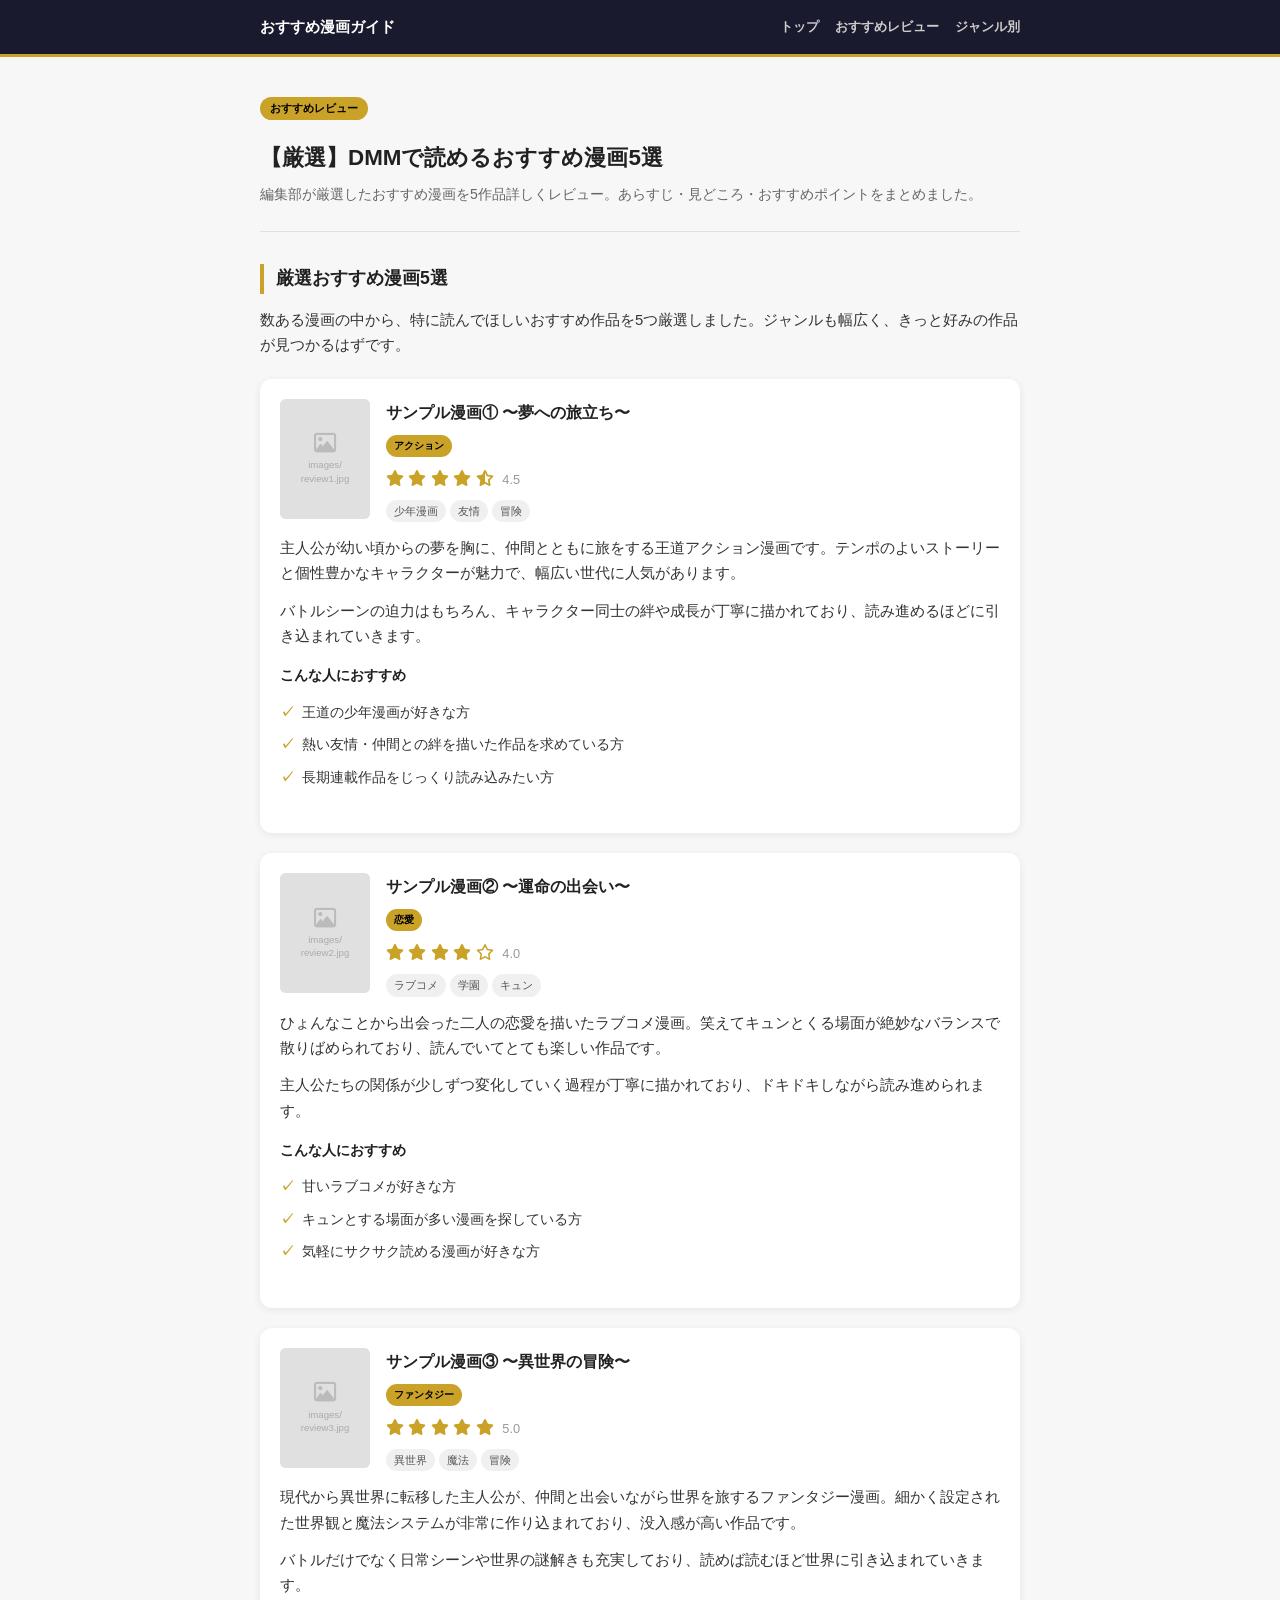
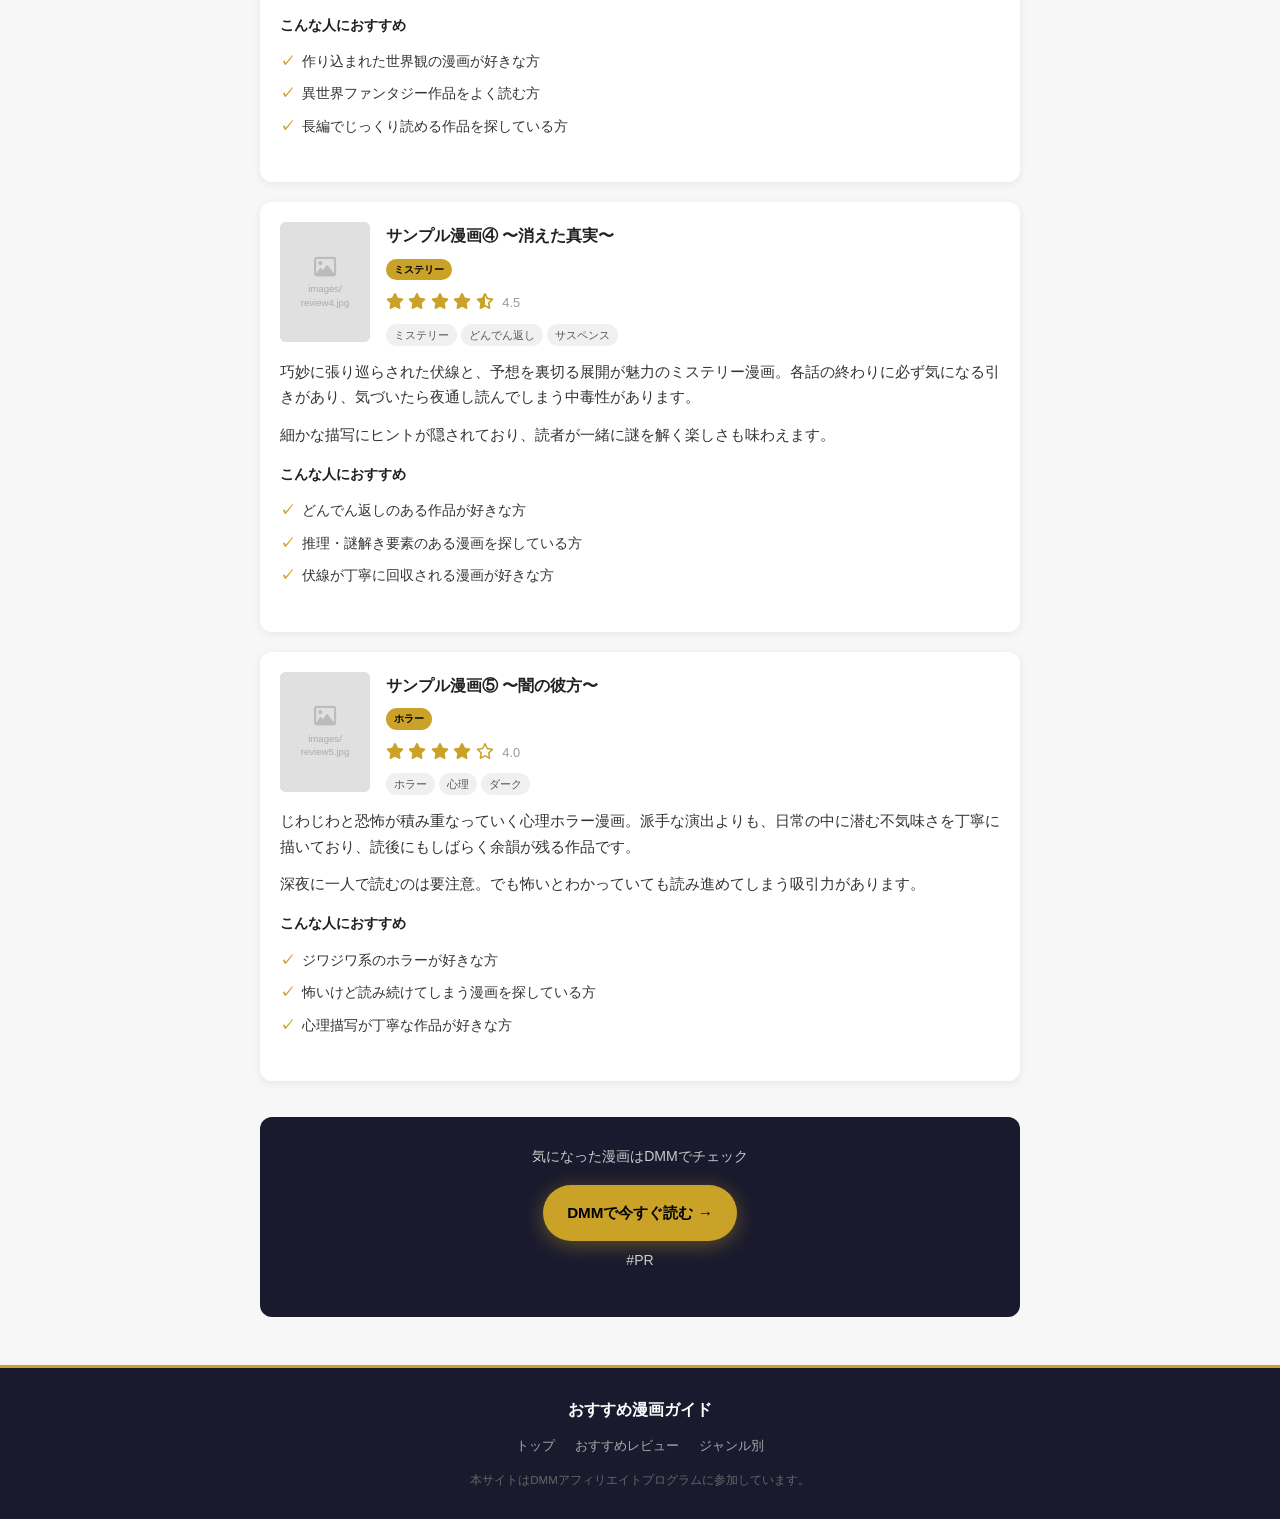
==== commit f79ac04c: "DMMブックス表記を削除・DMM表記に統一" ====
--- a/article1.html
+++ b/article1.html
@@ -4,8 +4,8 @@
   <meta charset="UTF-8" />
   <meta name="viewport" content="width=device-width, initial-scale=1.0" />
   <!-- ★ 記事タイトルを変更してください -->
-  <title>【厳選】DMMブックスで読めるおすすめ漫画5選｜おすすめ漫画ガイド</title>
-  <meta name="description" content="DMMブックスで読めるおすすめ漫画を5作品厳選してレビュー。あらすじ・見どころ・おすすめポイントをまとめました。">
+  <title>【厳選】DMMで読めるおすすめ漫画5選｜おすすめ漫画ガイド</title>
+  <meta name="description" content="DMMで読めるおすすめ漫画を5作品厳選してレビュー。あらすじ・見どころ・おすすめポイントをまとめました。">
   <link rel="stylesheet" href="https://cdnjs.cloudflare.com/ajax/libs/font-awesome/6.5.0/css/all.min.css" />
   <link rel="stylesheet" href="style.css" />
 </head>
@@ -26,7 +26,7 @@
   <div class="article-header">
     <span class="article-cat">おすすめレビュー</span>
     <!-- ★ 記事H1・説明を変更してください -->
-    <h1>【厳選】DMMブックスで読めるおすすめ漫画5選</h1>
+    <h1>【厳選】DMMで読めるおすすめ漫画5選</h1>
     <p class="article-desc">編集部が厳選したおすすめ漫画を5作品詳しくレビュー。あらすじ・見どころ・おすすめポイントをまとめました。</p>
   </div>
 
@@ -240,7 +240,7 @@
     <!-- ========================= -->
 
     <div class="article-cta">
-      <p>紹介した漫画はDMMブックスで読めます</p>
+      <p>気になった漫画はDMMでチェック</p>
       <a href="https://premium.dmm.com/?utm_medium=dmm_affiliate&utm_source=Ryuichi07-008&utm_term=dmm.com&utm_campaign=affiliate_link_tool&utm_content=link" target="_blank" rel="nofollow" class="btn-main">DMMで今すぐ読む →</a>
       <p class="ad-label">#PR</p>
     </div>
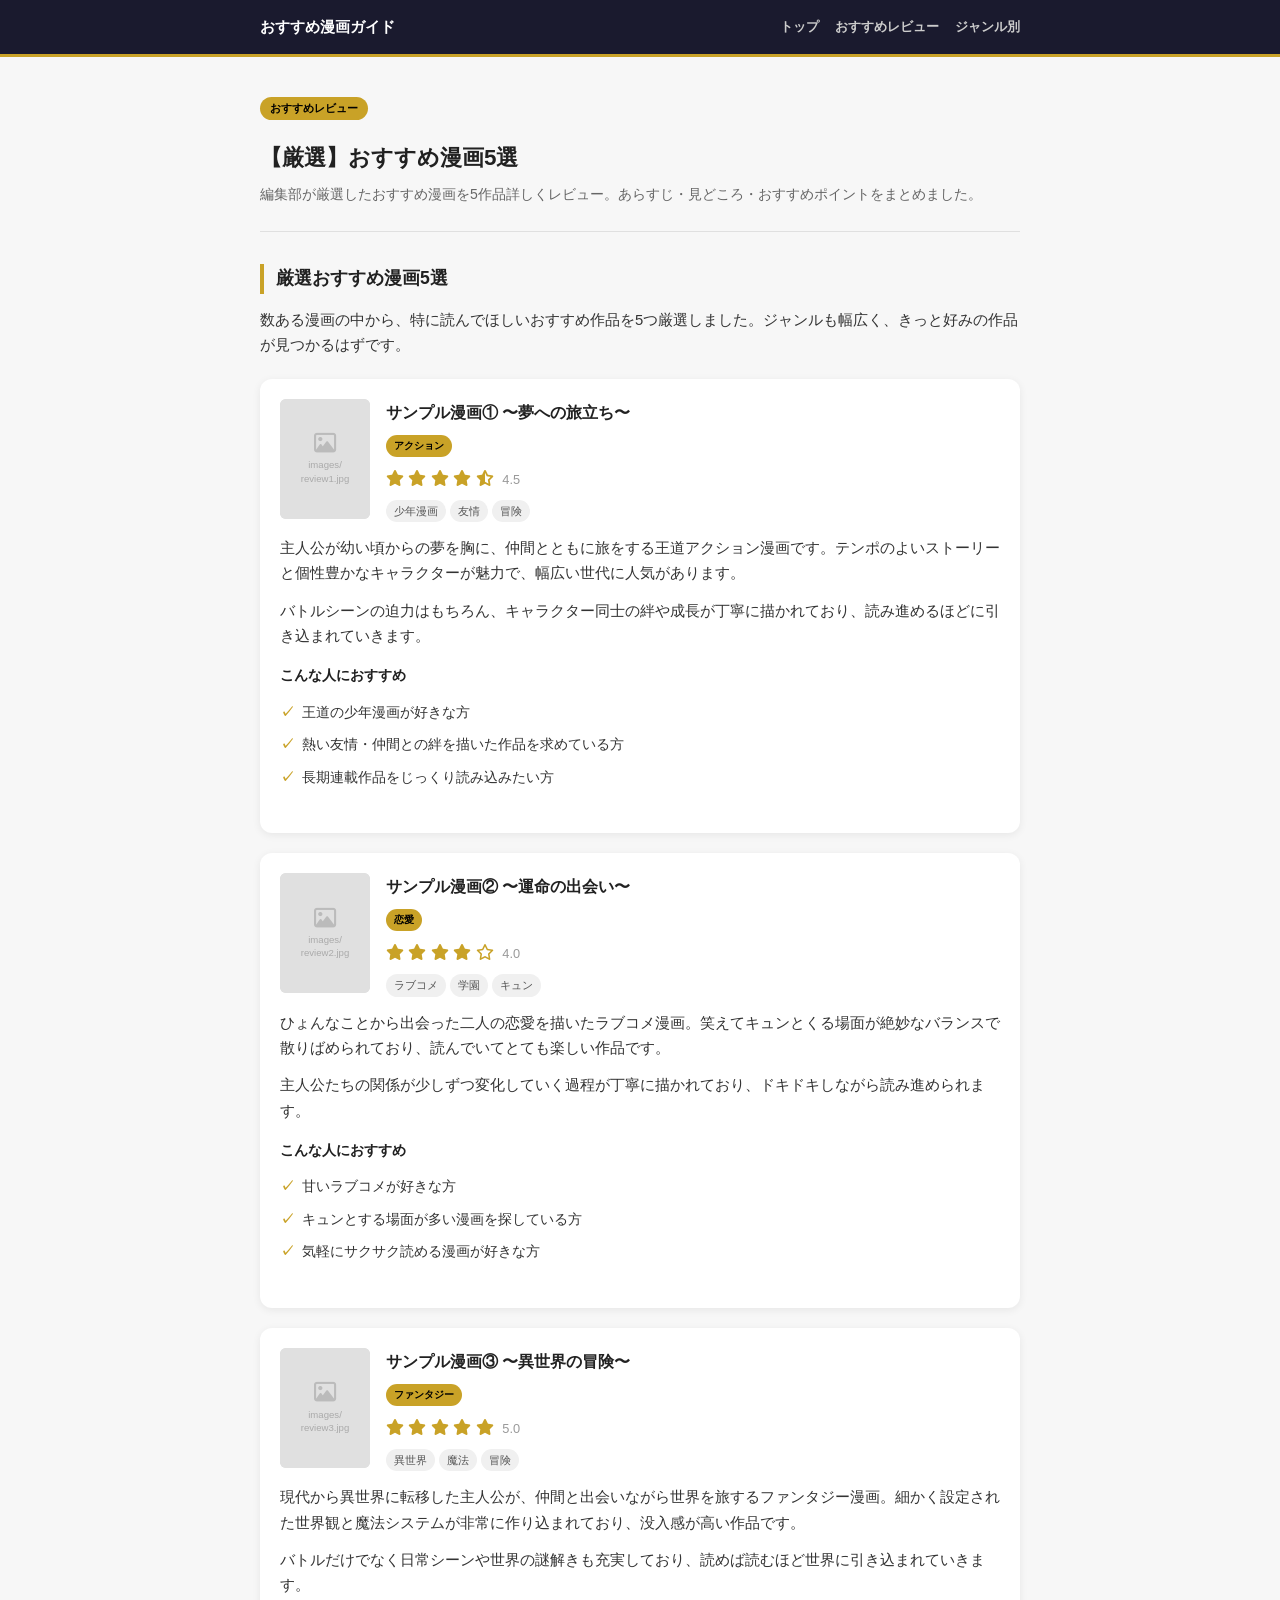
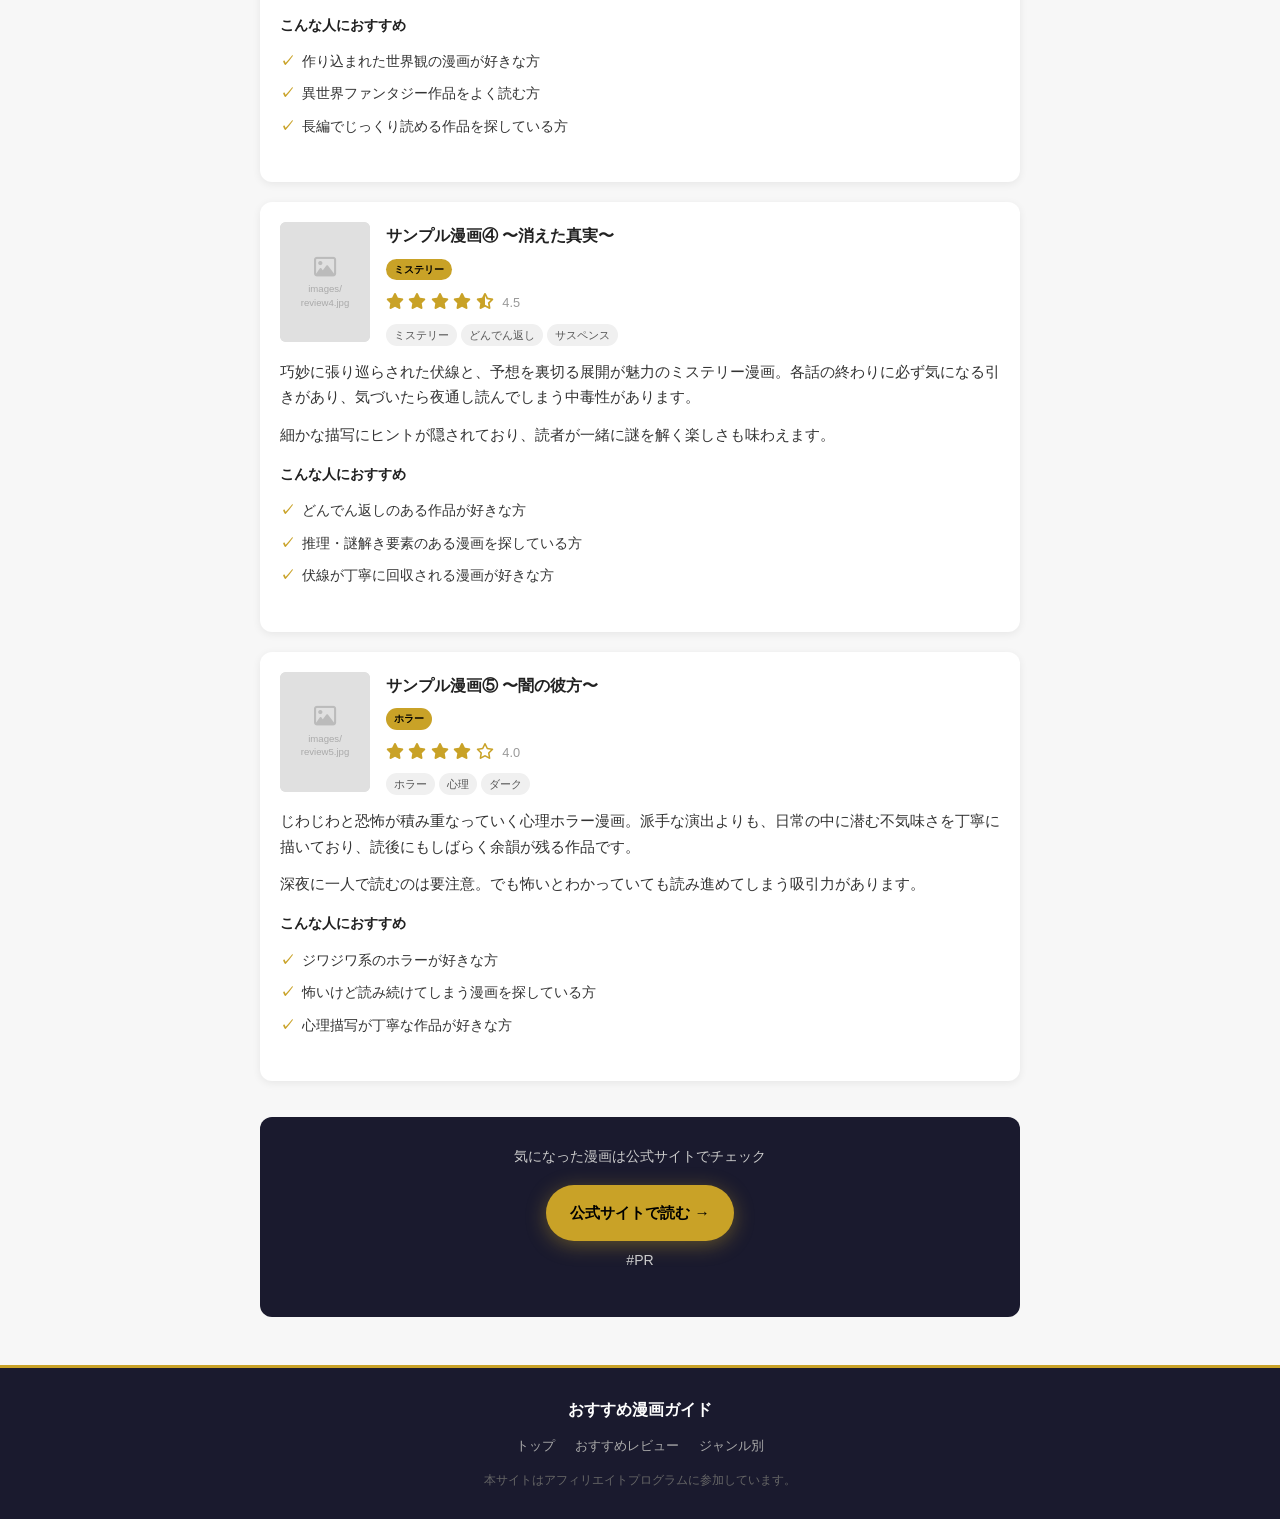
==== commit ad4c53ce: "DMM表記をサイト全体から削除" ====
--- a/article1.html
+++ b/article1.html
@@ -4,8 +4,8 @@
   <meta charset="UTF-8" />
   <meta name="viewport" content="width=device-width, initial-scale=1.0" />
   <!-- ★ 記事タイトルを変更してください -->
-  <title>【厳選】DMMで読めるおすすめ漫画5選｜おすすめ漫画ガイド</title>
-  <meta name="description" content="DMMで読めるおすすめ漫画を5作品厳選してレビュー。あらすじ・見どころ・おすすめポイントをまとめました。">
+  <title>【厳選】おすすめ漫画5選｜おすすめ漫画ガイド</title>
+  <meta name="description" content="おすすめ漫画を5作品厳選してレビュー。あらすじ・見どころ・おすすめポイントをまとめました。">
   <link rel="stylesheet" href="https://cdnjs.cloudflare.com/ajax/libs/font-awesome/6.5.0/css/all.min.css" />
   <link rel="stylesheet" href="style.css" />
 </head>
@@ -26,7 +26,7 @@
   <div class="article-header">
     <span class="article-cat">おすすめレビュー</span>
     <!-- ★ 記事H1・説明を変更してください -->
-    <h1>【厳選】DMMで読めるおすすめ漫画5選</h1>
+    <h1>【厳選】おすすめ漫画5選</h1>
     <p class="article-desc">編集部が厳選したおすすめ漫画を5作品詳しくレビュー。あらすじ・見どころ・おすすめポイントをまとめました。</p>
   </div>
 
@@ -240,8 +240,8 @@
     <!-- ========================= -->
 
     <div class="article-cta">
-      <p>気になった漫画はDMMでチェック</p>
-      <a href="https://premium.dmm.com/?utm_medium=dmm_affiliate&utm_source=Ryuichi07-008&utm_term=dmm.com&utm_campaign=affiliate_link_tool&utm_content=link" target="_blank" rel="nofollow" class="btn-main">DMMで今すぐ読む →</a>
+      <p>気になった漫画は公式サイトでチェック</p>
+      <a href="https://premium.dmm.com/?utm_medium=dmm_affiliate&utm_source=Ryuichi07-008&utm_term=dmm.com&utm_campaign=affiliate_link_tool&utm_content=link" target="_blank" rel="nofollow" class="btn-main">公式サイトで読む →</a>
       <p class="ad-label">#PR</p>
     </div>
 
@@ -256,7 +256,7 @@
       <a href="article1.html">おすすめレビュー</a>
       <a href="article2.html">ジャンル別</a>
     </nav>
-    <p class="footer-note">本サイトはDMMアフィリエイトプログラムに参加しています。</p>
+    <p class="footer-note">本サイトはアフィリエイトプログラムに参加しています。</p>
   </div>
 </footer>
 
